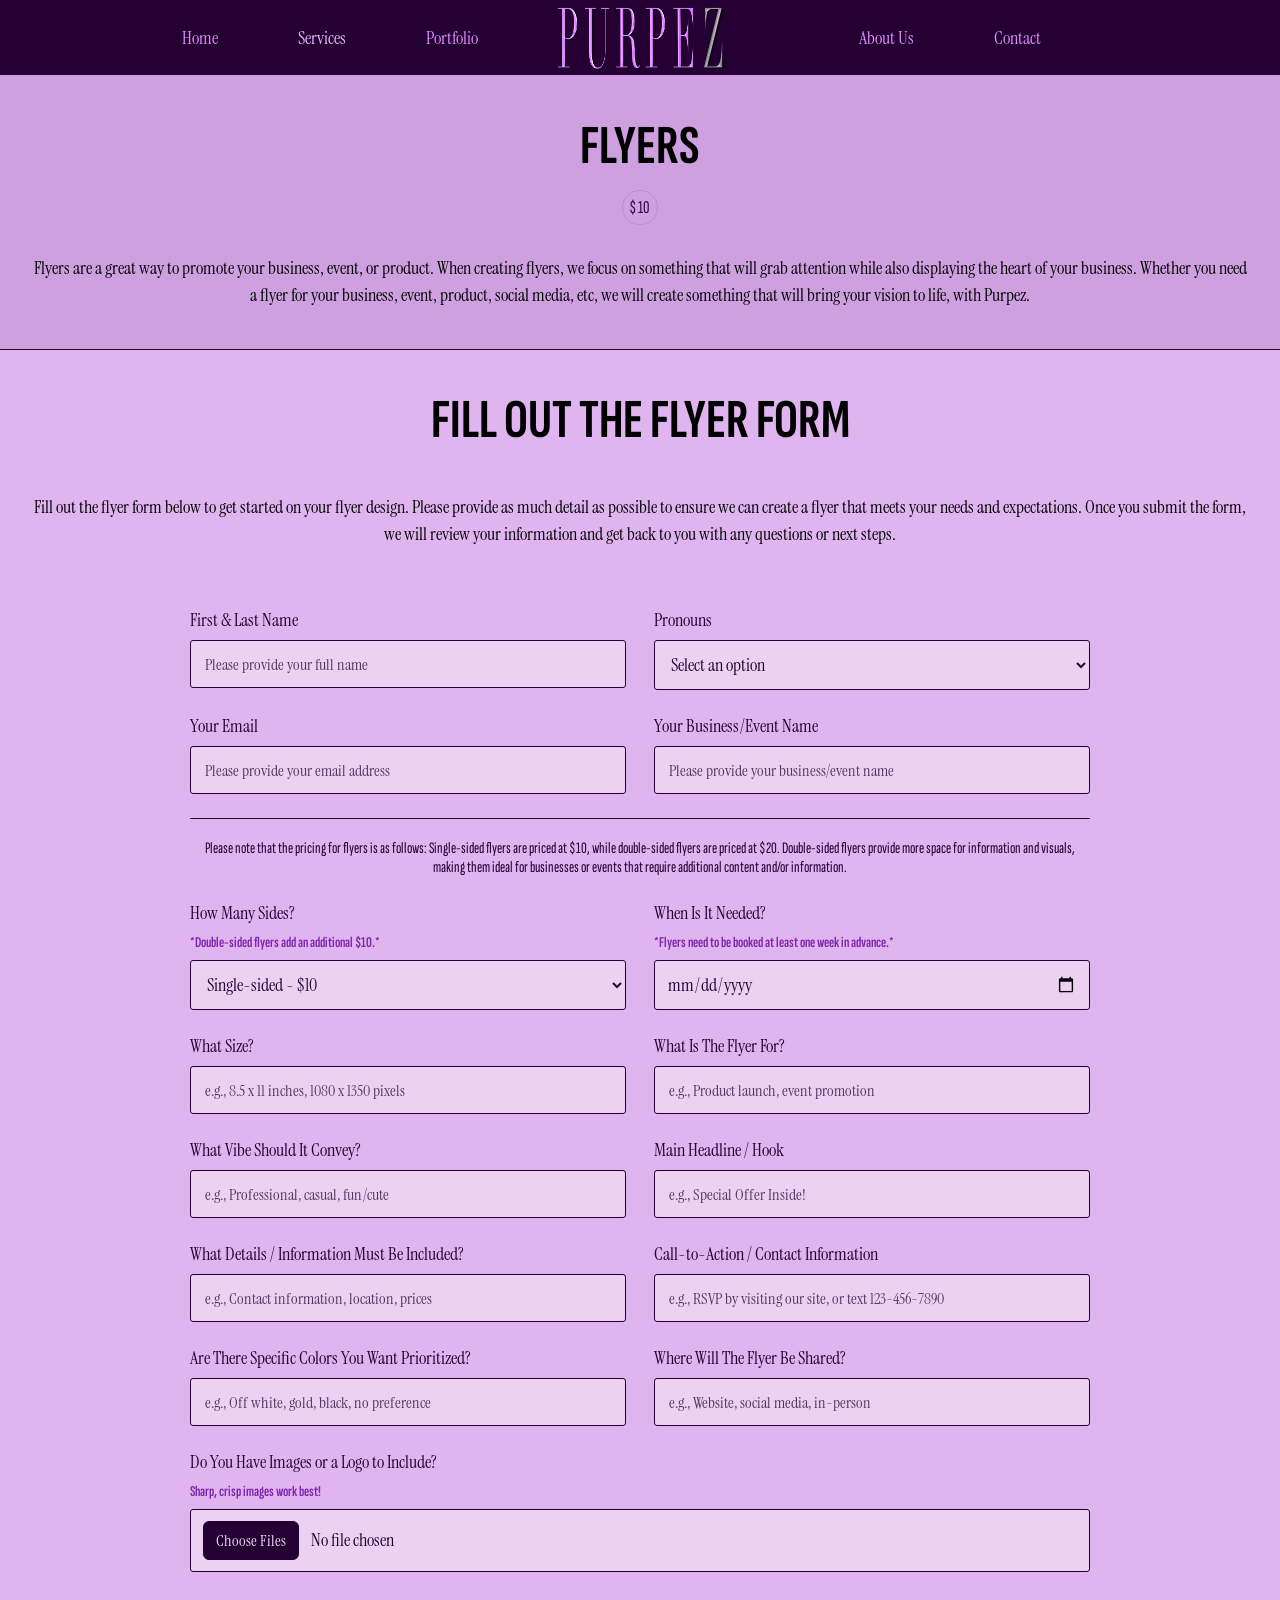
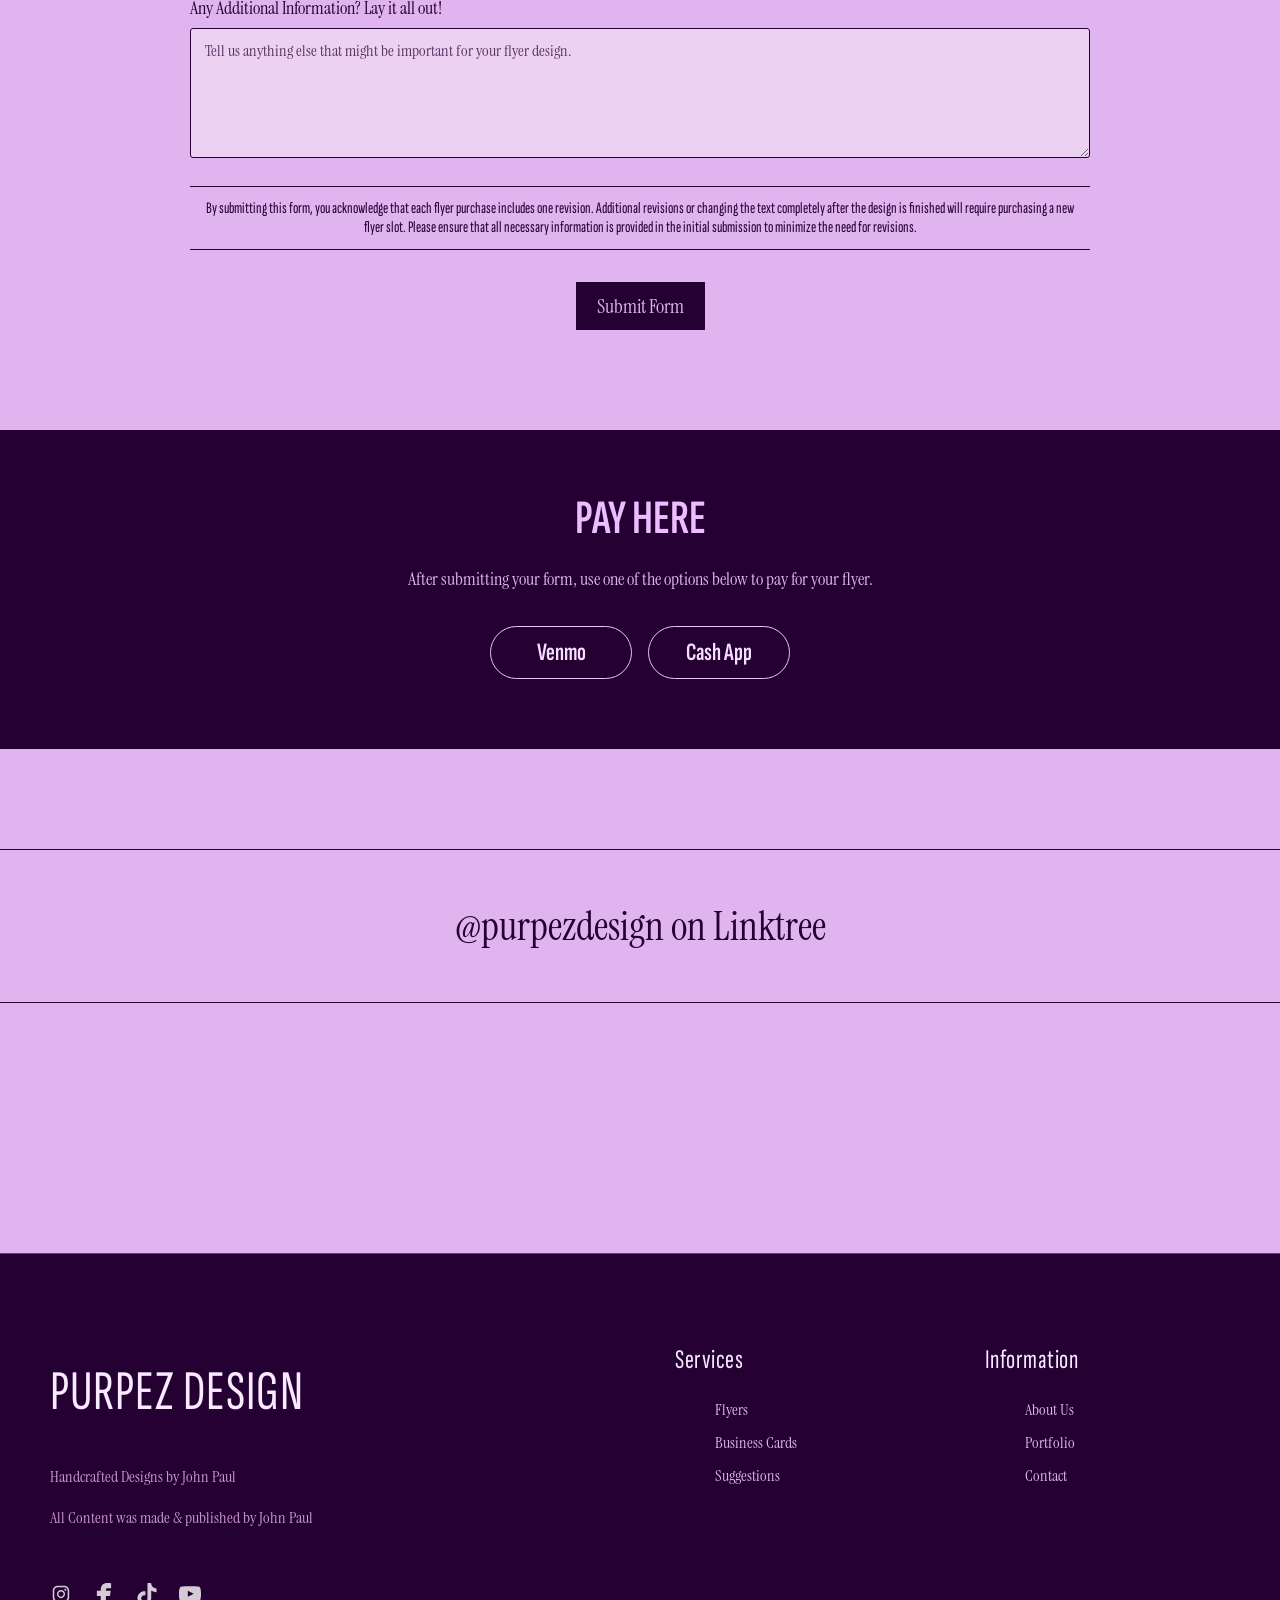
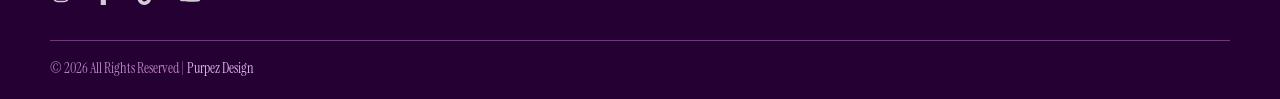
==== flyers.html @ 8bc0ac36 "My Website Code" ====
<!DOCTYPE html>
<html lang="en">
<head>
  <script src="https://challenges.cloudflare.com/turnstile/v0/api.js" async defer></script>
  <meta charset="UTF-8">
  <meta name="viewport" content="width=device-width, initial-scale=1.0">
  <title>Flyers</title>
  <link rel="stylesheet" href="purpez-styles/home.css">
  <link rel="stylesheet" href="purpez-styles/header.css">
  <link rel="stylesheet" href="purpez-styles/purpez.css">
  <link rel="stylesheet" href="purpez-styles/footer.css">
  <link rel="stylesheet" href="purpez-styles/contact.css">
  <link rel="stylesheet" href="purpez-styles/flyers.css">
  <link rel="preconnect" href="https://fonts.googleapis.com">
  <link rel="preconnect" href="https://fonts.gstatic.com" crossorigin>
  <link href="https://fonts.googleapis.com/css2?family=Instrument+Serif:ital@0;1&display=swap" rel="stylesheet">
  <link href="https://fonts.googleapis.com/css2?family=Sofia+Sans+Extra+Condensed:ital,wght@0,1..1000;1,1..1000&display=swap" rel="stylesheet">
</head>
<body>
  <header class="header">
    <input type="checkbox" id="menu-toggle">
    <label for="menu-toggle" class="hamburger">
      <span></span>
      <span></span>
      <span></span>
    </label>
    
    <!-- links/sections container -->
    <nav class="nav-container">
      <nav class="left-section">
        <a href="index.html" class="home-button">Home</a>
        <a href="services.html" class="shop-button">Services</a>
        <a href="portfolio.html" class="portfolio-button">Portfolio</a>
      </nav>
      <nav class="right-section">
        <a href="about.html" class="my-purpez-button">About Us</a>
        <a href="contact.html" class="how-to-pay-button">Contact</a>
      </nav>
      <div class="nav-socials">
        <a href="https://www.instagram.com/purpezdesign"><img src="icons/instagram-logo-facebook-2-svgrepo-com.svg" alt="instagram-icon"></a>
        <a href="https://www.facebook.com/profile.php?id=61588766654331"><img src="icons/facebook-boxed-svgrepo-com.svg" alt="facebook-icon"></a>
        <a href="https://www.tiktok.com/@purpezdesign"><img src="icons/tiktok-svgrepo-com.svg" alt="tiktok-icon"></a>
      </div>
    </nav>

    <!-- logo outside the container for visibility -->
    <div class="middle-section">
      <a href="index.html"><img class="purpez-logo" src="icons/PURPEZHOME.png"></a>
    </div>
  </header>

  <div class="flyers-section-container">
    <div class="flyers-content">
      <h1 class="flyers-headline">FLYERS</h1>
      <p class="flyers-price">$10</p>
      <p class="flyers-text">
        Flyers are a great way to promote your business, event, or product. When creating flyers, we focus on something that will grab attention while also displaying the heart of your business. Whether you need a flyer for your business, event, product, social media, etc, we will create something that will bring your vision to life, with Purpez.
      </p>
    </div>
  </div> 

  <div class="flyers2-section-container">
    <div class="flyers2-content">
      <h1 class="flyers2-headline">FILL OUT THE FLYER FORM</h1>
      <p class="flyers2-text">
        Fill out the flyer form below to get started on your flyer design. Please provide as much detail as possible to ensure we can create a flyer that meets your needs and expectations. Once you submit the form, we will review your information and get back to you with any questions or next steps.
      </p>
    </div>
  </div>

  <form action="https://api.web3forms.com/submit" method="POST" enctype="multipart/form-data" class="flyer-form">
    <input type="hidden" name="access_key" value="4de8c0d4-0ca4-4762-892c-0a3ea6099c0b">
    <div class="flyer-form-fields">
      <label class="flyer-form-field">
        <span>First & Last Name</span>
        <input type="text" placeholder="Please provide your full name" name="first_name" required>
      </label>
      <label class="flyer-form-field">
        <span>Pronouns</span>
        <select name="pronouns" placeholder="Please provide your pronouns">
          <option value="">Select an option</option>
          <option value="he/him">He/Him</option>
          <option value="she/her">She/Her</option>
          <option value="they/them">They/Them</option>
          <option value="prefer-not-to-say">Prefer not to say</option>
        </select>
      </label>
      <label class="flyer-form-field">
        <span>Your Email</span>
        <input type="email" placeholder="Please provide your email address" name="email" required>
      </label>
      <label class="flyer-form-field">
        <span>Your Business/Event Name</span>
        <input type="text" placeholder="Please provide your business/event name" name="business_event_name" required>
      </label>
      <div class="flyer-form-pricing-space">
        <p class="flyer-sidespayment-text">
          Please note that the pricing for flyers is as follows: Single-sided flyers are priced at $10, while double-sided flyers are priced at $20. Double-sided flyers provide more space for information and visuals, making them ideal for businesses or events that require additional content and/or information.
        </p>
      </div>
      <label class="flyer-form-field">
        <span>How Many Sides?</span>
        <h3 class="flyer-form-subhead">&ast;Double-sided flyers add an additional $10.&ast;</h3>
        <select name="sides" required>
          <option value="single-sided">Single-sided - $10</option>
          <option value="double-sided">Double-sided - $20</option>
        </select>
      </label>
      <label class="flyer-form-field">
        <span>When Is It Needed?</span>
        <h4 class="flyer-form-subhead">&ast;Flyers need to be booked at least one week in advance.&ast;</h4>
        <input type="date" name="date_and_time" min="2026-09-09">
      </label>
      <label class="flyer-form-field">
        <span>What Size?</span>
        <input type="text" name="size" placeholder="e.g., 8.5 x 11 inches, 1080 x 1350 pixels" required>
      </label>
      <label class="flyer-form-field">
        <span>What Is The Flyer For?</span>
        <input type="text" placeholder="e.g., Product launch, event promotion" name="flyer_purpose" required>
      </label>
      <label class="flyer-form-field">
        <span>What Vibe Should It Convey?</span>
        <input type="text" placeholder="e.g., Professional, casual, fun/cute" name="flyer_vibe">
      </label>
      <label class="flyer-form-field">
        <span>Main Headline &#47; Hook</span>
        <input type="text" placeholder="e.g., Special Offer Inside!" name="flyer_headline">
      </label>
      <label class="flyer-form-field">
        <span>What Details &#47; Information Must Be Included?</span>
        <input type="text" placeholder="e.g., Contact information, location, prices" name="important_details">
      </label>
      <label class="flyer-form-field">
        <span>Call-to-Action / Contact Information</span>
        <input type="text" placeholder="e.g., RSVP by visiting our site, or text 123-456-7890" name="call_to_action">
      </label>
      <label class="flyer-form-field">
        <span>Are There Specific Colors You Want Prioritized?</span>
        <input type="text" placeholder="e.g., Off white, gold, black, no preference" name="preferred_colors">
      </label>
      <label class="flyer-form-field">
        <span>Where Will The Flyer Be Shared?</span>
        <input type="text" placeholder="e.g., Website, social media, in-person" name="flyer_placement">
      </label>
      <label class="flyer-form-field flyer-form-field-wide">
        <span>Do You Have Images or a Logo to Include?</span>
        <h3 class="flyer-form-subhead">Sharp, crisp images work best!</h3>
        <input class="flyer-form-file" type="file" name="attachment" accept="image/*,.png,.jpg,.jpeg,.svg,.pdf,.doc,.docx,.ppt,.pptx" multiple>
      </label>
      <label class="flyer-form-field flyer-form-field-wide">
        <span>Any Additional Information? Lay it all out!</span>
        <textarea name="message" required placeholder="Tell us anything else that might be important for your flyer design."></textarea>
      </label>
    </div>
    <div class="flyer-form-agreement">
      <p>
        By submitting this form, you acknowledge that each flyer purchase includes one revision.
        Additional revisions or changing the text completely after the design is finished will require purchasing a new flyer slot. Please ensure that all necessary information is provided in the initial submission to minimize the need for revisions.
      </p>
    </div>
    <div class="flyer-form-turnstile">
      <div class="cf-turnstile" data-sitekey="0x4AAAAAAABk3NkzW8123456" data-theme="light"></div>
    </div>
    <button class="flyer-form-submit" type="submit">Submit Form</button>
  </form>

  <section class="flyer-payment-section" aria-labelledby="flyer-payment-heading">
    <h2 id="flyer-payment-heading" class="flyer-payment-heading">PAY HERE</h2>
    <p class="flyer-payment-text">After submitting your form, use one of the options below to pay for your flyer.</p>
    <div class="flyer-payment-links">
      <a class="flyer-payment-link" href="https://venmo.com/code?user_id=4639308287837393426&amp;created=1788410661" target="_blank" rel="noopener noreferrer">Venmo</a>
      <a class="flyer-payment-link" href="https://cash.app/$JohnPaulLpz" target="_blank" rel="noopener noreferrer">Cash App</a>
    </div>
  </section>

  <div class="sixth-section-container">
    <div class="sixth-section-content">
      <a href="https://linktr.ee/PURPEZ" target="_blank" rel="noopener noreferrer">@purpezdesign on Linktree</a>
    </div>
  </div>
  
  <footer class="footer">
    <div class="footer-container">
      <div class="footer-content">
        <div class="purpez-info">
          <h2>PURPEZ DESIGN</h2>
          <p>Handcrafted Designs by John Paul</p>
          <p>All Content was made & published by John Paul</p>
        </div>
        <div class="footer-actions">
          <div class="services-actions">
            <h2 class="action-header">Services</h2>
            <ul class="ordered-list">
              <li><a href="flyers.html">Flyers</a></li>
              <li><a href="business-cards.html">Business Cards</a></li>
              <li><a href="contact.html">Suggestions</a></li>
            </ul>
          </div>
          <div class="about-actions">
            <h2 class="action-header">Information</h2>
            <ul class="ordered-list">
              <li><a href="about.html">About Us</a></li>
              <li><a href="portfolio.html">Portfolio</a></li>
              <li><a href="contact.html">Contact</a></li>
            </ul>
          </div>
        </div>
      </div> 
      <div class="social-icons">
        <a href="https://www.instagram.com/purpezdesign" target="_blank" rel="noopener noreferrer"><img src="icons/instagram-logo-facebook-2-svgrepo-com.svg" alt="instagram-icon"></a> 
        <a href="https://www.facebook.com/profile.php?id=61588766654331" target="_blank" rel="noopener noreferrer"><img src="icons/facebook-boxed-svgrepo-com.svg" alt="facebook-icon"></a>   
        <a href="https://www.tiktok.com/@purpezdesign" target="_blank" rel="noopener noreferrer"><img src="icons/tiktok-svgrepo-com.svg" alt="tiktok-icon"></a> 
        <a href="https://www.youtube.com/@purpezdesign" target="_blank" rel="noopener noreferrer"><img src="icons/youtube-168-svgrepo-com.svg" alt="yt-icon"></a> 
      </div>
      <div class="copyright">
        <p class="copyright-text">
          &copy; 2026 All Rights Reserved |
          <a href="index.html">Purpez Design</a>
        </p>
      </div>
    </div>
  </footer>
</body>
</html>
---- purpez-styles/home.css ----
.first-section-container {
  width: 100%;
  height: auto;
  aspect-ratio: 16/9;

  position: relative;

  background-image: url('../image-background1/backgroundcombined.png');
  background-repeat: no-repeat;
  background-position: right top;
  background-size: cover;
  background-color: #250133;

  border-bottom-width: 1px;
  border-bottom-style: solid;
  border-bottom-color: white;
}

.first-section-content {
  position: absolute;
  top: 48%;
  left: 3%;
  transform: translate(0%,-50%);
  text-align: center;
  width: 40%;
  color: white;
  z-index: 3;
}

.vf-sub-head {
  font-family: 'Sofia Sans Extra Condensed';
  color: #83838391;
  font-size: 1.6vw;
  text-align: center;
  margin: 0 0 8px;
}

.purpez-heading {
  font-family: 'Sofia Sans Extra Condensed';
  color: transparent;
  text-align: center;
  font-size: 6vw;
  font-weight: 400;
  line-height: 1.1;
  margin: 0;
  background-image: linear-gradient(90deg,#cc74ff, #e0b6ff, #983cce);
  background-clip: text;
  -webkit-background-clip: text;
  display: block;
}


.shop-now-button {
  font-family: 'Instrument Serif';
  font-size: 1.5vw;
  display: block;
  margin: 12px auto 0;
  background-color: transparent;
  border: 1px solid #DE8DFF;
  color: #DE8DFF;
  border-radius: 22px;
  padding: 7px 12px;
  transition: 0.15s;
  cursor: pointer;
}

.shop-now-button:hover {
  background-color: #d15dff60;
  color: #fbefff;
}

.shop-now-button:active {
  background-color: #996eaa;
  color: white;
}

.second-section-container {
  position: relative;
  min-height: 280px;
  background-color: #DFB4EF;
  padding-top: 45px;
}

.second-section-content {
  padding-left: 20px;
  text-align: left;
}

.quick-info-header {
  font-size: 60px;
  font-family: 'Sofia Sans Extra Condensed';
  padding-top: 40px;
  color: #34004d;
}

.quick-info-text {
  max-width: 90%;
  font-size: 20px;
  padding-bottom: 50px;
  color: #1f002e;
}

.black-overlay-phone {
  display: none;
}

.third-section-container {
  position: relative;
  min-height: 0;
  background-color: #DFB4EF;
  padding: 80px 5% 90px;
}

.third-section-content {
  display: grid;
  grid-template-columns: minmax(0, 1fr) minmax(240px, 32%);
  gap: 5%;
  max-width: 1280px;
  margin: 0 auto;
  align-items: center;
}

.portfolio-gallery-home {
  display: grid;
  grid-template-columns: repeat(2, minmax(0, 1fr));
  gap: 22px;
}

.portfolio-copy-home {
  display: flex;
  flex-direction: column;
  align-items: flex-start;
  gap: 22px;
}

.portfolio-header-home {
  font-size: 60px;
  font-family: 'Sofia Sans Extra Condensed';
  margin: 0;
  padding: 0;
  color: #34004d;
}

.portfolio-text-home {
  font-size: 20px;
  line-height: 1.35;
  margin: 0;
  color: #1f002e;
  padding-bottom: 20px;
}

.third-section-content img {
  display: block;
  width: 100%;
  height: 220px;
  object-fit: cover;
  border: 1px solid #250133;
  transition: transform 0.25s ease, box-shadow 0.25s ease;
}

.third-section-content img:hover {
  transform: translateY(-6px) scale(1.015);
  box-shadow: 8px 8px 0 #250133;
}

.view-portfolio-button,
.learn-more-button {
  font-family: 'Instrument Serif', Arial;
  font-size: 20px;
  color: #DFB4EF;
  background-color: #250133;
  border: 1px solid #250133;
  padding: 10px 18px;
  cursor: pointer;
  transition: background-color 0.2s ease, color 0.2s ease, transform 0.2s ease;
}

.view-portfolio-button:hover,
.learn-more-button:hover {
  color: #250133;
  background-color: transparent;
  transform: translateY(-3px);
}

.view-portfolio-button:active,
.learn-more-button:active {
  background-color: #2501332f;
}

.fourth-section-container {
  position: relative;
  background-color: #250133;
  padding-bottom: 60px;
}

.fourth-section-content {
  padding: 0 20px;
}

.why-purpez-header {
  font-size: 60px;
  font-family: 'Sofia Sans Extra Condensed';
  padding-top: 40px;
  padding-bottom: 30px;
  color: #DFB4EF;
  text-align: center;
  margin: 0 auto;
}

.why-purpez-text {
  font-size: 20px;
  color: #f4d5ff;
  text-align: center;
  margin: 0 0 20px;
  width: min(100%, 820px);
  margin-left: auto;
  margin-right: auto;
}

.why-purpez-text:last-of-type {
  margin-bottom: 50px;
}

.explore-services-button {
  font-family: 'Instrument Serif', Arial;
  font-size: 20px;
  color: #250133;
  background-color: #DFB4EF;
  border: 1px solid #f3dbfc;
  padding: 10px 18px;
  cursor: pointer;
  transition: background-color 0.2s ease, color 0.2s ease, transform 0.2s ease;
  display: block;
  margin: 12px auto 0;
}

.explore-services-button:hover {
  background-color: #e7a4ff70;
  color: #f3dbfc;
}

.explore-services-button:active {
  background-color: rgba(223, 180, 239, 0.24);
}

.fifth-section-container {
  position: relative;
  min-height: 0;
  background-color: #DFB4EF;
  padding: 80px 5% 90px;
  display: grid;
  grid-template-columns: minmax(0, 1fr) minmax(240px, 38%);
  gap: clamp(36px, 7vw, 110px);
  align-items: center;
  max-width: 1280px;
  margin: 0 auto;
  padding-bottom: 150px;
}

.fifth-section-content {
  grid-column: 2;
  grid-row: 1;
  display: flex;
  justify-content: flex-end;
}

.jp-img-1 {
  display: block;
  width: min(100%, 390px);
  height: auto;
  object-fit: contain;
}

.about-jp-content {
  grid-column: 1;
  grid-row: 1;
  max-width: 600px;
  justify-self: start;
}

.about-johnpaul-header {
  margin: 0 0 22px;
  color: #34004d;
  font-family: 'Sofia Sans Extra Condensed';
  font-size: 60px;
  font-weight: 400;
}

.about-johnpaul-text {
  margin: 0 0 28px;
  color: #1f002e;
  font-size: 20px;
  line-height: 1.45;
}

.sixth-section-container {
  margin-top: 100px;
  margin-bottom: 250px;
  border-bottom-width: 1px;
  border-bottom-style: solid;
  border-bottom-color: #250133;
  border-top-width: 1px;
  border-top-style: solid;
  border-top-color: #250133;
}

.sixth-section-content {
  padding-top: 50px;
  padding-bottom: 50px;
  align-items: center;
  text-align: center;
  font-family: 'Instrument Serif';
  font-size: 40px;
  color: #250133; 
}

.sixth-section-content:hover {
  opacity: 0.8;
}

.sixth-section-content:active {
  opacity: 0.7;
}

.sixth-section-content a {
  color: #250133; 
}

.copyright {
  transition: 0.5s;
}

@media (min-width: 1790px) {
  .first-section-content {  position: absolute;
  top: 40%;
  right: 57%;
  transform: translate(0%,-50%);
  text-align: center;
  width: 40%;
}
}

@media (max-width: 743px) {
  .first-section-container {  
  width: 100%;
  height: 100vh;

  background-image: url('../image-background1/Phone.png');
  background-size: contain;
  background-position: bottom;
  background-repeat: no-repeat;

  border-bottom-width: 1px;
  border-bottom-style: solid;
  border-bottom-color: white;
  aspect-ratio: auto;
}

  .black-overlay-phone {
    display: block;
    position: absolute; 
    top: 0;
    left: 0;
    width: 100%;
    height: 73%;
    background-color: #000000;
    z-index: 2;
    background: linear-gradient(
    to bottom, 
    transparent 0%, 
    #000000 40%, 
    #000000 70%, 
    transparent 90%
  );
  }

  .first-section-content {
    right: 50%;
    left: 50%;
    top: 25%;
    transform: translate(-50%,-50%);
    width: 85%;
    z-index: 3;
  }

  .vf-sub-head {
    font-size: 16px;
    margin: 0 0 8px;
  }

  .purpez-heading {
    font-size: 62.3px;
    padding-bottom: 0;
  }

  .shop-now-button {
    font-size: 16px;
    margin: 12px auto 0;
  }

  .second-section-container {
    border-bottom-width: 1px;
    border-bottom-style: solid;
    border-bottom-color: white;
  }

  .portfolio-text-home {
    width: auto;
    max-width: 90%;
    margin-left: 5%;
    margin-right: 5%;
    text-align: left;
  }

  .third-section-container {
    min-height: 0;
    padding: 55px 20px 65px;
  }

  .third-section-content {
    display: flex;
    flex-direction: column;
    gap: 28px;
  }

  .portfolio-gallery-home {
    width: 100%;
    gap: 16px;
    padding-bottom: 10px;
  }

  .portfolio-gallery-home .home-p-3 {
    display: none;
  }

  .portfolio-gallery-home .home-p-4 {
    display: none;
  }

  .portfolio-copy-home {
    gap: 18px;
  }

  .portfolio-copy-home .portfolio-header-home {
    font-size: 48px;
    align-self: flex-start;
  }

  .portfolio-text-home {
    width: auto;
    max-width: 90%;
    margin: 0;
    text-align: left;
  }

  .third-section-content img {
    width: 100%;
    height: auto;
  }

  .why-purpez-header {
    font-size: 48px;
  }

  .why-purpez-text {
    width: 88%;
    font-size: 18px;
  }

  .fifth-section-container {
    display: flex;
    flex-direction: column;
    gap: 42px;
    padding: 55px 20px 65px;
    align-items: stretch;
  }

  .about-jp-content {
    order: 1;
    max-width: 100%;
  }

  .fifth-section-content {
    order: 2;
    justify-content: center;
  }

  .jp-img-1 {
    width: min(78%, 320px);
  }

  .about-johnpaul-header {
    margin-bottom: 16px;
    font-size: 48px;
  }

  .about-johnpaul-text {
    margin-bottom: 24px;
    font-size: 18px;
  }

  .sixth-section-container {
    margin-bottom: 200px;
  }
  
}

@media (min-width: 744px) and (max-width: 1250px) {
  .first-section-container {  
  width: 100%;
  height: auto;
  aspect-ratio: 16/9;

  background-image: url('../image-background1/backgroundcombined2.png');
  background-repeat: no-repeat;
  background-position: right top;
  background-size: cover;
  background-color: #250133;

  border-bottom-width: 1px;
  border-bottom-style: solid;
  border-bottom-color: white;
}


  .first-section-content {
  left: 6%;
  top: 48%;
  right: 57%;
  transform: translate(0%,-50%);
  text-align: center;
  width: 40%;
  color: white;
  z-index: 3;
}

  .vf-sub-head {
    font-size: 16px;
    margin: 0 0 8px;
  }

  .purpez-heading {
    display: block;
    font-size: 8vw;
    padding-bottom: 0;
    font-weight: 400;
    margin: 0;
    text-align: center;
    text-align-last: center; 
  }

  .shop-now-button {
    font-size: 16px;
    margin: 12px auto 0;
  }

  .why-purpez-text {
    width: 86%;
    font-size: 20px;
  }

  .fifth-section-container {
    gap: 42px;
    padding-left: 6%;
    padding-right: 6%;
  }

  .jp-img-1 {
    width: min(100%, 300px);
  }
}

@media (min-width: 1251px) {
  .why-purpez-text {
    width: min(68%, 980px);
    font-size: 20px;
  }
}
---- purpez-styles/header.css ----
.header {
  height: 75px;
  display: flex;
  flex-direction: row;
  justify-content: space-between;
  align-items: center;
  position: fixed;
  top: 0;
  left: 0;
  right: 0;
  background-color: #250133;
  border-bottom-width: 1px;
  border-bottom-style: solid;
  border-bottom-color: #DE8DFF;
  z-index: 100;
  padding: 0 20px;
}

/* wrapper style to help layout left n right sections together */
.nav-container {
  display: flex;
  flex: 1;
  justify-content: space-between;
  align-items: center;
}

.left-section {
  display: flex;
  align-items: center;
  justify-content: center;
  gap: 80px;
  flex: 1;
}

.shop-button {
  font-family: 'Instrument Serif', Arial;
  font-size: 18px;
  color: #ebb9ff;
  border: none;
  background-color: transparent;
  cursor: pointer;
  transition: 0.12s;
}

.shop-button:active, 
.portfolio-button:active, 
.my-purpez-button:active, 
.why-not-ai-button:active, 
.how-to-pay-button:active,
.home-button:active {
  opacity: 0.7;
}

.portfolio-button, 
.my-purpez-button, 
.why-not-ai-button, 
.how-to-pay-button,
.home-button {
  font-family: 'Instrument Serif', Arial;
  font-size: 18px;
  color: #DE8DFF;
  border: none;
  background-color: transparent;
  cursor: pointer;
  transition: 0.12s;
}

.shop-button:hover, 
.portfolio-button:hover, 
.my-purpez-button:hover, 
.why-not-ai-button:hover, 
.how-to-pay-button:hover,
.home-button:hover {
  color: #ecd9ff;
}

.shop-button, 
.portfolio-button, 
.home-button {
  display: flex;
  justify-content: center;
  align-items: center;
  position: relative;
}

.right-section {
  color: #DE8DFF;
  display: flex;
  align-items: center;
  justify-content: center;
  gap: 80px;
  flex: 1;
}

.middle-section {
  display: flex;
  align-items: center;
  position: absolute;
  left: 50%;
  transform: translateX(-50%);
  pointer-events: none; /* prevents invisible box from blocking clicks on menu */
}

.purpez-logo {
  width: 170px;
  height: 70px;
  cursor: pointer;
  align-items: center;
  pointer-events: auto;
  display: flex;
  justify-content: center;
  position: relative;
}



.purpez-logo:active {
  opacity: 0.8;
}

.nav-socials {
  display: none;
}

#menu-toggle, 
.hamburger {
  display: none;
}

/* mobile */
@media (max-width: 989px) {
  .hamburger {
    display: flex;
    flex-direction: column;
    gap: 7px;
    cursor: pointer;
    z-index: 101;
    margin-left: 30px;
  }

  .hamburger:hover {
    opacity: 0.8;
  }

  .hamburger:active {
    opacity: 0.6;
  }
  
  /* 3 lines of the hamburger */
  .hamburger span {
    display: block;
    width: 25px;
    height: 1px;
    background-color: #ebb9ff;
  }

  /* Hide the menu container entirely on mobile screens by default */
  .nav-container { 
    position: fixed;
    top: 75px;
    left: 0;
    right: 0;
    bottom: 0;
    background-color: #250133;
    flex-direction: column;
    align-items: center;
    justify-content: flex-start;
    padding-top: 40px;
    padding-bottom: 90px;
    z-index: 99;
    flex-direction: column;

    display: flex;
    max-height: 0;
    opacity: 0;
    overflow: hidden;
    pointer-events: none;

    transition: max-height 0.4s ease-in-out, opacity 0.3s ease-in-out;
  }

  /* Break the wide desktop spacing and arrange sections vertically */
  .left-section, 
  .right-section {
    display: none;
    flex-direction: column;
    align-items: center;
    gap: 2px;
    margin-bottom: 30px;
    flex: none;
    width: 100%;
  }

  .nav-socials {
    display: none;
    align-items: center;
    justify-content: center;
    gap: 18px;
    width: 100%;
    margin-top: 72px;
    padding-bottom: 18px;
    opacity: 0;
    cursor: pointer;
    transition: opacity 0.2s ease;
  }

  .nav-socials a {
    display: inline-flex;
    align-items: center;
    justify-content: center;
  }

  .nav-socials img {
    width: 24px;
    height: 24px;
    opacity: 0.9;
    filter: brightness(0) invert(1);
    transition: opacity 0.2s ease, transform 0.2s ease;
  }

  .nav-socials img:hover {
    opacity: 1;
    transform: translateY(-2px);
  }

  .shop-button,
  .portfolio-button, 
  .home-button {
    margin-top: 50px;
    font-size: 30px;
  }

  .my-purpez-button, 
  .how-to-pay-button {
    margin-top: 25px;
    padding-bottom: 25px;
    font-size: 30px;
  }

  .purpez-logo {
    width: 140px;
    height: auto;
  }

  /* shows menu right when the hamburger link is checked */
  #menu-toggle:checked ~ .nav-container {
    max-height: 700px;
    opacity: 0.99;
    pointer-events: auto;
  }

  #menu-toggle:checked ~ .nav-container .left-section,
  #menu-toggle:checked ~ .nav-container .right-section,
  #menu-toggle:checked ~ .nav-container .nav-socials {
    display: flex;
    opacity: 1;
  }
}
---- purpez-styles/purpez.css ----
p {
  font-family: 'Instrument Serif', 'Sofia Sans Extra Condensed';
  margin-top: 0;
  margin-bottom: 0;
}

html {
  scrollbar-width: auto;                      
  scrollbar-color: #45035f #f6dcff;;           
}

html::-webkit-scrollbar {
  width: 14px;                                
  height: 14px;                               
}

html::-webkit-scrollbar-track {
  background: #f1f5f9;                        
  border-radius: 10px;                        
}

body {
  display: flex;
  flex-direction: column;
  margin: 0;
  min-height: 100vh;
  background-color: #DFB4EF;
  padding-top: 76px;
}

.home {
  flex: 1;
}
---- purpez-styles/footer.css ----
.footer {
  margin-top: auto;
  width: 100%;
  background-color: #250133;
  color: #dfb4ef;
  border-top: 1px solid #6d3b7b;
}

.footer-container {
  width: min(1180px, calc(100% - 80px));
  margin: 0 auto;
}

.footer-content {
  display: grid;
  grid-template-columns: minmax(280px, 1.6fr) repeat(2, minmax(140px, 0.7fr));
  gap: 64px;
  padding: 68px 0 54px;
}

.purpez-info {
  max-width: 360px;
}

.purpez-info h2 {
  font-family: 'Sofia Sans Extra Condensed';
  color: #f8eaff;
  font-size: 56px;
  font-weight: 400;
  line-height: 0.9;
  letter-spacing: 1px;
}

.purpez-info p {
  color: #c995d4;
  font-size: 16px;
  line-height: 1.45;
  margin-top: 18px;
}

.footer-actions {
  display: contents;
}

.ordered-list {
  list-style: none;
  font-size: 16px;
  margin-top: 20px;
  font-family: 'Instrument Serif';
}

.ordered-list li {
  margin-bottom: 12px;
}

a {
  text-decoration: none;
  color: #dfb4ef;
}

a:hover {
  color: #f8eaff;
  transition: color 0.2s ease;
}

a:active {
  opacity: 0.7;
}

.social-icons img {
  width: 22px;
  height: 22px;
  margin-right: 18px;
  cursor: pointer;
  opacity: 0.8;
  filter: brightness(0) invert(1);
  transition: opacity 0.2s ease, transform 0.2s ease;
}

.social-icons img:hover {
  opacity: 1;
  transform: translateY(-2px);
}

.copyright {
  border-top: 1px solid #6d3b7b;
  color: #b982c5;
  font-size: 14px;
  padding: 18px 0 22px;
}

.action-header {
  font-family: 'Sofia Sans Extra Condensed';
  color: #f8eaff;
  font-size: 27px;
  font-weight: 400;
  letter-spacing: 0.5px;
}

.social-icons {
  padding-bottom: 30px;
}

@media (max-width: 743px) {
  .html {
    font-size: 100%;
  }

  .footer-container {
    width: min(100% - 40px, 440px);
  }

  .footer-content {
    grid-template-columns: repeat(2, minmax(0, 1fr));
    gap: 40px 28px;
    padding: 52px 60px 38px;
  }

  .purpez-info {
    grid-column: 1 / -1;
    max-width: 100%;
    text-align: center;
  }

  .action-header {
    text-align: center;
  }

  .purpez-info h2 {
    font-size: 55px;
    text-align: center;
  }

  .purpez-info p {
    font-size: 17px;
  }

  .ordered-list {
    font-size: 3vw;
    align-items: center;
    text-align: left;
  }

  .social-icons {
    padding-bottom: 26px;
    padding-left: 10px;
    text-align: center;
  }

  .copyright {
    text-align: center;
  }
}
---- purpez-styles/contact.css ----
.contact-section-container {
  position: relative;
  
  background-color: #250133;
  border-bottom-width: 1px;
  border-bottom-style: solid;
  border-bottom-color: white;
  
  display: flex;
  align-items: center;
  justify-content: center;
  padding-top: 150px;
  padding-bottom: 150px;
}

.contact-content {
  text-align: center;
  color: white;
  width: 70%;
  max-width: 600px;
}

.contact-headline {
  font-family: 'Sofia Sans Extra Condensed';
  color: transparent;
  font-size: 3.5em;
  font-weight: 300;
  line-height: 1.1;
  margin: 0 0 20px 0;
  color: #eab4ff;
  background-clip: text;
  -webkit-background-clip: text;
  display: block;
}

.contact-text,
.contact-suggestion-text {
  font-family: 'Instrument Serif';
  font-size: 1.1em;
  color: #e0b6ff;
  margin: 0 0 30px 0;
  line-height: 1.6;
}

.contact-button {
  font-family: 'Instrument Serif';
  font-size: 1.2em;
  display: inline-block;
  background-color: transparent;
  border: 1px solid #DE8DFF;
  color: #DE8DFF;
  border-radius: 22px;
  padding: 10px 30px;
  text-decoration: none;
  transition: 0.15s;
  cursor: pointer;
}

.contact-button:hover {
  background-color: #d15dff60;
  color: #fbefff;
}

.contact-button:active {
  background-color: #996eaa;
  color: white;
}

.contact-suggestion-section-container {
  position: relative;
  display: flex;
  align-items: center;
  justify-content: center;
  padding-top: 100px;
  padding-bottom: 120px;
  background-color: #DFB4EF;
}

.contact-suggestion-content {
  text-align: center;
  color: white;
  width: 70%;
  max-width: 600px;
}

.contact-suggestion-headline {
  font-family: 'Sofia Sans Extra Condensed';
  color:#250133;
  font-size: 3.5em;
  font-weight: 500;
  line-height: 1.1;
  margin: 0 0 20px 0;
  background-clip: text;
  -webkit-background-clip: text;
  display: block;
}

.contact-suggestion-text {
  color:#250133;
  padding-bottom: 15px;
}

.suggestion-content-button {
  font-family: 'Instrument Serif', Arial;
  font-size: 20px;
  color: #DFB4EF;
  background-color: #250133;
  border: 1px solid #250133;
  padding: 10px 18px;
  cursor: pointer;
  transition: background-color 0.2s ease, color 0.2s ease, transform 0.2s ease;
}

.suggestion-content-button:hover {
  color: #250133;
  background-color: transparent;
  transition: 0.2s;
}

.suggestion-content-button:active {
  background-color: #2501332f;
}

@media (max-width: 989px) {
  .contact-section-container {
    aspect-ratio: auto;
    padding: 60px 20px;
    min-height: 400px;
  }
  
  .contact-content {
    width: 90%;
    max-width: 100%;
  }
  
  .contact-headline {
    font-size: 2.5em;
    margin-bottom: 15px;
  }
  
  .contact-text {
    font-size: 1em;
  }
  
  .contact-button {
    font-size: 1em;
    padding: 8px 25px;
  }
}
---- purpez-styles/flyers.css ----
* {
  font-family:'Instrument Serif', 'Sofia Sans Extra Condensed';
}

.flyers-section-container {
  background-color: #ca9bdbc7;
  border-bottom-width: 1px;
  border-bottom-style: solid;
  border-bottom-color: #250133;
}

.flyers-content, 
.flyers2-content {
  text-align: center;
}

.flyers-headline, 
.flyers2-headline {
  font-family: 'Sofia Sans Extra Condensed', 'Instrument Serif';
  font-size: 55px;
  font-weight: bold;
  margin-bottom: 10px;
}

.flyers-price {
  margin: -2px 0 0;
  color: #34004d;
  font: 18px 'Sofia Sans Extra Condensed', sans-serif;
  letter-spacing: 0.04em;
  text-transform: uppercase;
  border: 1px solid #a768c460;
  border-radius: 60px;
  padding: 6px 6px;
  width: fit-content;
  margin: auto;
}

.flyers-text, 
.flyers2-text {
  font-size: 18px;
  line-height: 1.5;
  margin-bottom: 10px;
  padding: 30px;
}

.flyers2-section-container {
  background-color: #DFB4EF;
}

.flyer-form {
  width: min(90%, 900px);
  margin: 0 auto;
  padding: 20px 0 100px;
  color: #250133;
}

.flyer-form-fields {
  display: grid;
  grid-template-columns: repeat(2, minmax(0, 1fr));
  gap: 24px 28px;
}

.flyer-form-field {
  display: flex;
  flex-direction: column;
  gap: 8px;
  font-size: 18px;
}

.flyer-form-field span {
  color: #250133;
}

.flyer-form-field input,
.flyer-form-field textarea,
.flyer-form-field select {
  box-sizing: border-box;
  width: 100%;
  border: 1px solid #250133;
  border-radius: 3px;
  padding: 11px 12px;
  background-color: #f0d9f3ce;
  color: #250133;
  font: 18px 'Instrument Serif', serif;
}

.flyer-form-field select {
  cursor: pointer;
}

.flyer-form-file {
  cursor: pointer;
}

.flyer-form-file::file-selector-button {
  margin-right: 12px;
  border-radius: 6px;
  border: 1px solid #250133;
  padding: 8px 12px;
  background-color: #250133;
  color: #f0d9f3;
  font: 16px 'Instrument Serif', serif;
  cursor: pointer;
}

.flyer-form-field input::placeholder,
.flyer-form-field textarea::placeholder {
  padding-left: 2px;
  color: #250133;
  opacity: 0.75;
  font-size: 16px;
}

.flyer-form-field input:focus,
.flyer-form-field textarea:focus {
  outline: 2px solid #983cce;
  outline-offset: 2px;
}

.flyer-form-field textarea {
  min-height: 130px;
  resize: vertical;
}

.flyer-form-field-wide {
  grid-column: 1 / -1;
}

.flyer-form-pricing-space {
  grid-column: 1 / -1;
  min-height: 36px;
}

.flyer-form-subhead {
  grid-column: 1 / -1;
  margin: 0;
  color: #7d25ad;
  font: 15px 'Sofia Sans Extra Condensed', sans-serif;
  font-weight: 600;
}

.flyer-form-agreement {
  margin-top: 28px;
  border-top: 1px solid #250133;
  border-bottom: 1px solid #250133;
  padding: 12px 16px;
  background-color: transparent;
  color: #250133;
  text-align: center;
  font: 16px 'Sofia Sans Extra Condensed', sans-serif;
}

.flyer-form-agreement p {
  margin: 0;
  font-family: 'Sofia Sans Extra Condensed';
}

.flyer-form-submit {
  display: block;
  margin: 32px auto 0;
  border: 1px solid #250133;
  border-radius: 0;
  padding: 10px 20px;
  background-color: #250133;
  color: #DFB4EF;
  cursor: pointer;
  font: 20px 'Instrument Serif', serif;
  transition: background-color 0.2s ease, color 0.2s ease;
}

.flyer-form-submit:hover {
  background-color: transparent;
  color: #250133;
}

.flyer-payment-section {
  padding: 60px 20px 70px;
  color: #edbeff;
  text-align: center;
  background-color: #250133;
}

.flyer-payment-heading {
  margin: 0 0 20px;
  font: 48px 'Sofia Sans Extra Condensed', sans-serif;
  font-weight: 600;
}

.flyer-payment-text {
  margin: 0 auto 35px;
  color: #DFB4EF;
  font: 18px 'Instrument Serif';
}

.flyer-payment-links {
  display: flex;
  justify-content: center;
  gap: 16px;
  flex-wrap: wrap;
}

.flyer-payment-link {
  min-width: 110px;
  border: 1px solid #edc0ff;
  border-radius: 60px;
  padding: 10px 15px;
  color: #f6deff;
  text-decoration: none;
  font: 25px 'Sofia Sans Extra Condensed', sans-serif;
  font-weight: 600;
  transition: background-color 0.3s ease, color 0.3s ease;
}

.flyer-payment-link:hover {
  background-color: #e4e4e4;
  border: 1.5px solid #fafafa;
  color: #250133;
  transition: background-color 0.15s ease, color 0.15s ease;
}

.flyer-form-pricing-space {
  border-top-width: 1px;
  border-top-style: solid;
  border-top-color: #250133;
}

.flyer-sidespayment-text {
  font-family: 'Sofia Sans Extra Condensed', 'Instrument Serif';
  text-align: center;
  padding-top: 20px;
}

@media (max-width: 680px) {
  .flyer-form {
    width: auto;
    margin: 0 20px;
    padding-bottom: 70px;
  }

  .flyer-form-fields {
    grid-template-columns: 1fr;
  }

  .flyer-form-field-wide {
    grid-column: auto;
  }
}
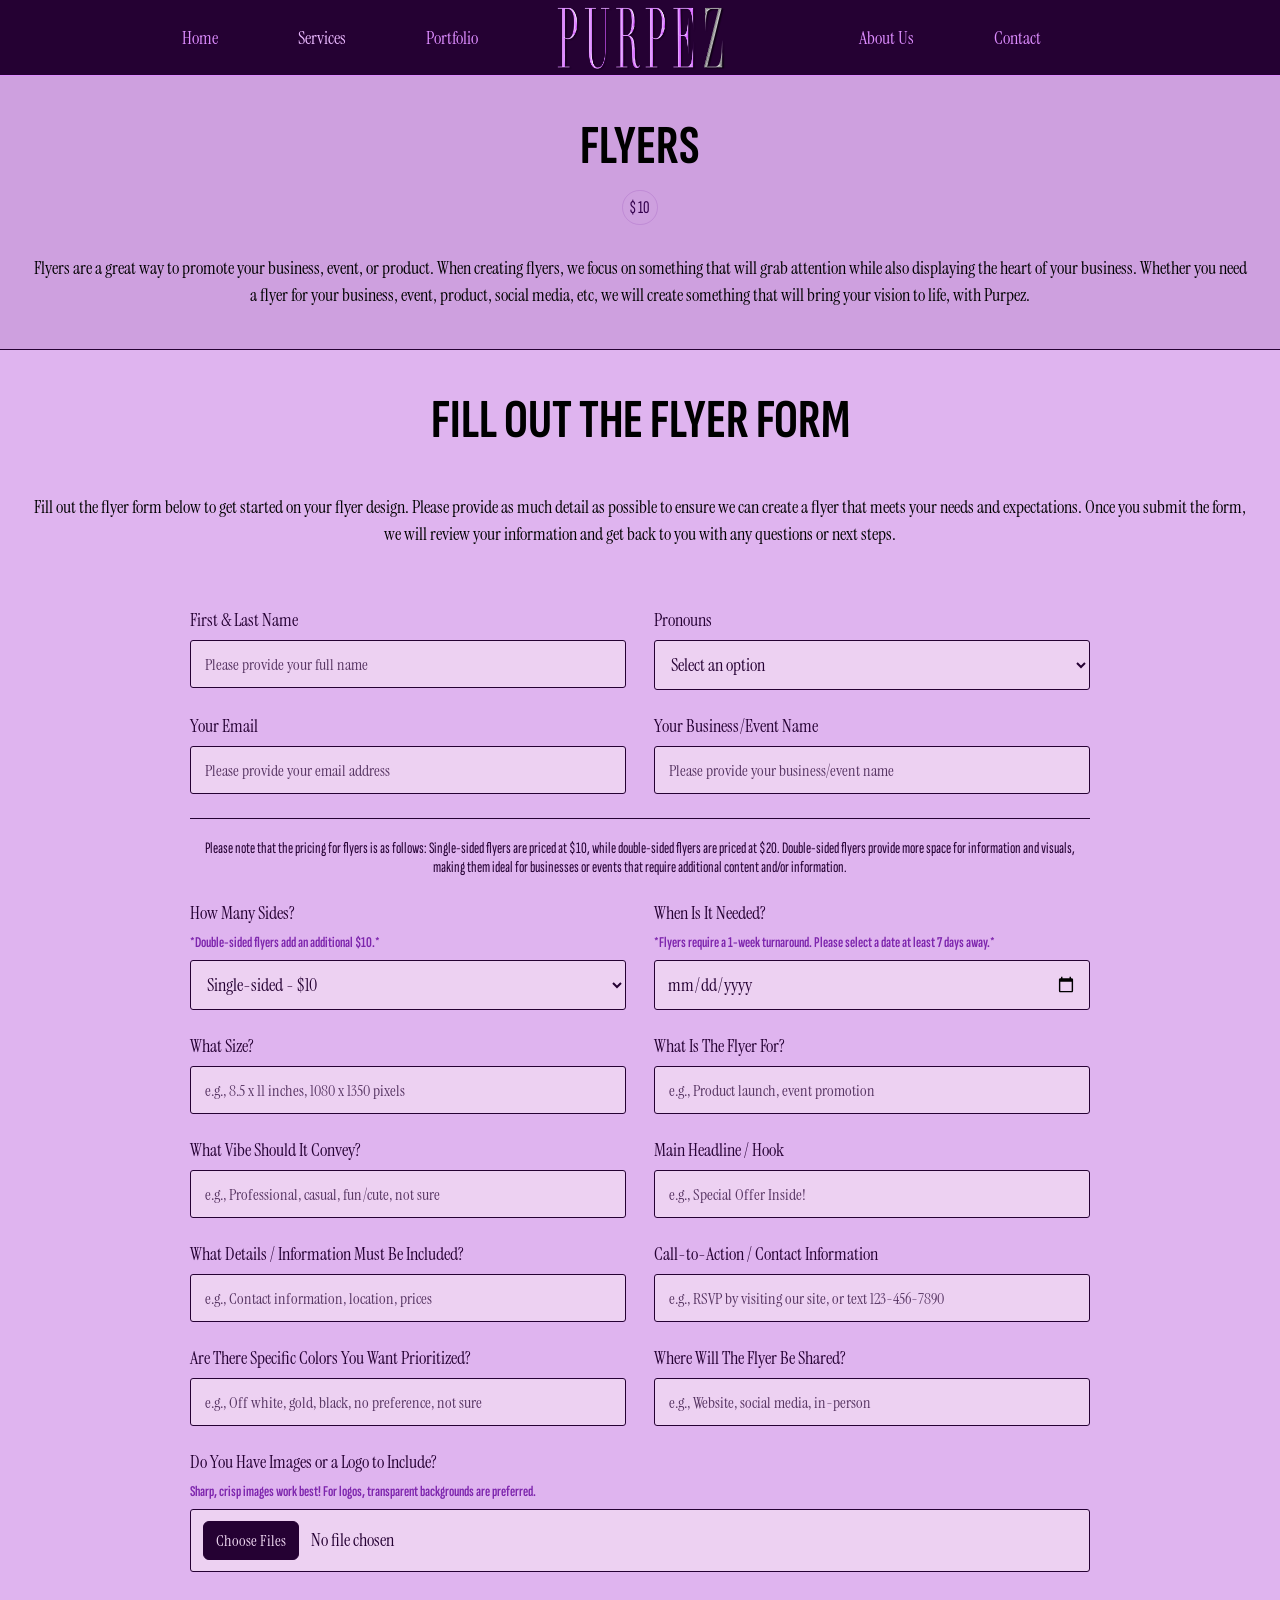
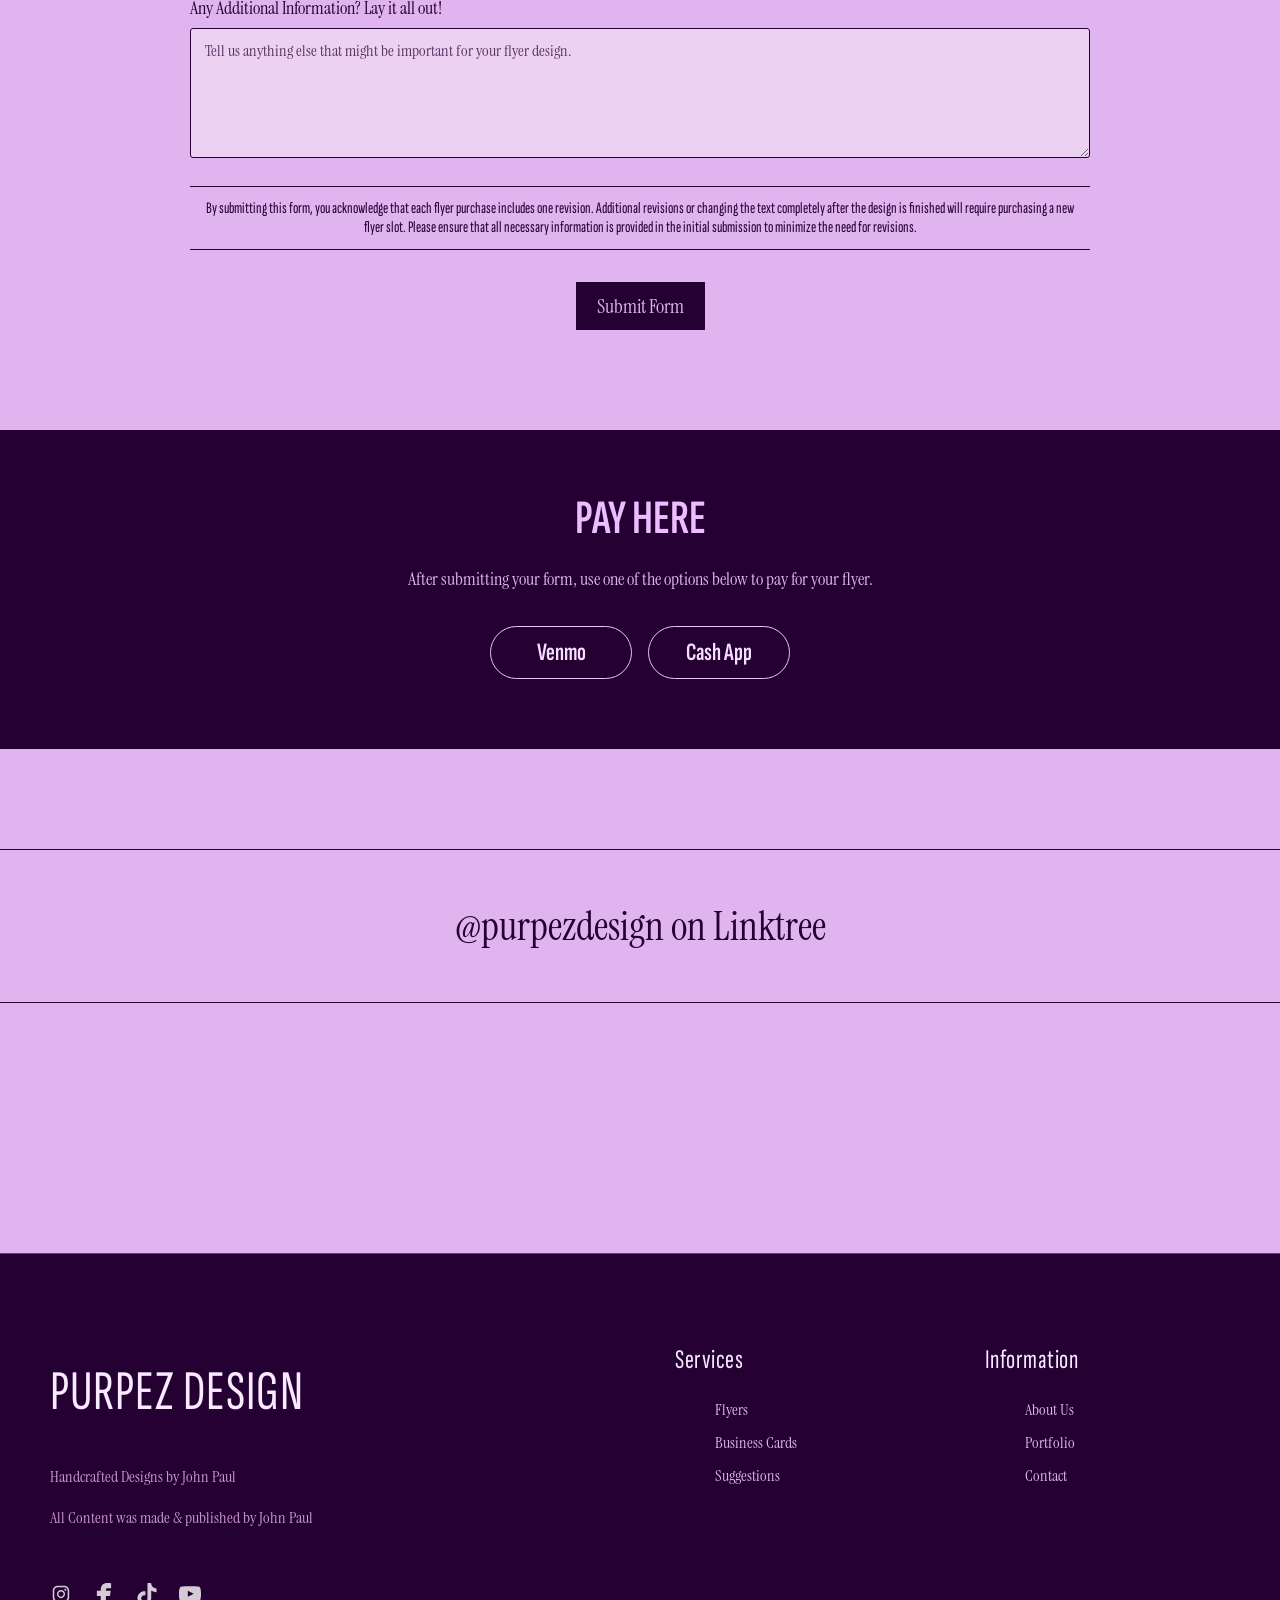
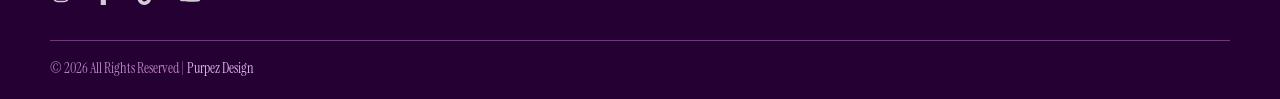
==== commit 5e3ab9cf: "Add files via upload" ====
--- a/flyers.html
+++ b/flyers.html
@@ -1,7 +1,6 @@
 <!DOCTYPE html>
 <html lang="en">
 <head>
-  <script src="https://challenges.cloudflare.com/turnstile/v0/api.js" async defer></script>
   <meta charset="UTF-8">
   <meta name="viewport" content="width=device-width, initial-scale=1.0">
   <title>Flyers</title>
@@ -108,12 +107,12 @@
       </label>
       <label class="flyer-form-field">
         <span>When Is It Needed?</span>
-        <h4 class="flyer-form-subhead">&ast;Flyers need to be booked at least one week in advance.&ast;</h4>
+        <h4 class="flyer-form-subhead">&ast;Flyers require a 1-week turnaround. Please select a date at least 7 days away.&ast;</h4>
         <input type="date" name="date_and_time" min="2026-09-09">
       </label>
       <label class="flyer-form-field">
         <span>What Size?</span>
-        <input type="text" name="size" placeholder="e.g., 8.5 x 11 inches, 1080 x 1350 pixels" required>
+        <input type="text" name="size" placeholder="e.g., 8.5 x 11 inches, 1080 x 1350 pixels">
       </label>
       <label class="flyer-form-field">
         <span>What Is The Flyer For?</span>
@@ -121,7 +120,7 @@
       </label>
       <label class="flyer-form-field">
         <span>What Vibe Should It Convey?</span>
-        <input type="text" placeholder="e.g., Professional, casual, fun/cute" name="flyer_vibe">
+        <input type="text" placeholder="e.g., Professional, casual, fun/cute, not sure" name="flyer_vibe">
       </label>
       <label class="flyer-form-field">
         <span>Main Headline &#47; Hook</span>
@@ -137,7 +136,7 @@
       </label>
       <label class="flyer-form-field">
         <span>Are There Specific Colors You Want Prioritized?</span>
-        <input type="text" placeholder="e.g., Off white, gold, black, no preference" name="preferred_colors">
+        <input type="text" placeholder="e.g., Off white, gold, black, no preference, not sure" name="preferred_colors">
       </label>
       <label class="flyer-form-field">
         <span>Where Will The Flyer Be Shared?</span>
@@ -145,7 +144,7 @@
       </label>
       <label class="flyer-form-field flyer-form-field-wide">
         <span>Do You Have Images or a Logo to Include?</span>
-        <h3 class="flyer-form-subhead">Sharp, crisp images work best!</h3>
+        <h3 class="flyer-form-subhead">Sharp, crisp images work best! For logos, transparent backgrounds are preferred.</h3>
         <input class="flyer-form-file" type="file" name="attachment" accept="image/*,.png,.jpg,.jpeg,.svg,.pdf,.doc,.docx,.ppt,.pptx" multiple>
       </label>
       <label class="flyer-form-field flyer-form-field-wide">
@@ -158,9 +157,6 @@
         By submitting this form, you acknowledge that each flyer purchase includes one revision.
         Additional revisions or changing the text completely after the design is finished will require purchasing a new flyer slot. Please ensure that all necessary information is provided in the initial submission to minimize the need for revisions.
       </p>
-    </div>
-    <div class="flyer-form-turnstile">
-      <div class="cf-turnstile" data-sitekey="0x4AAAAAAABk3NkzW8123456" data-theme="light"></div>
     </div>
     <button class="flyer-form-submit" type="submit">Submit Form</button>
   </form>
